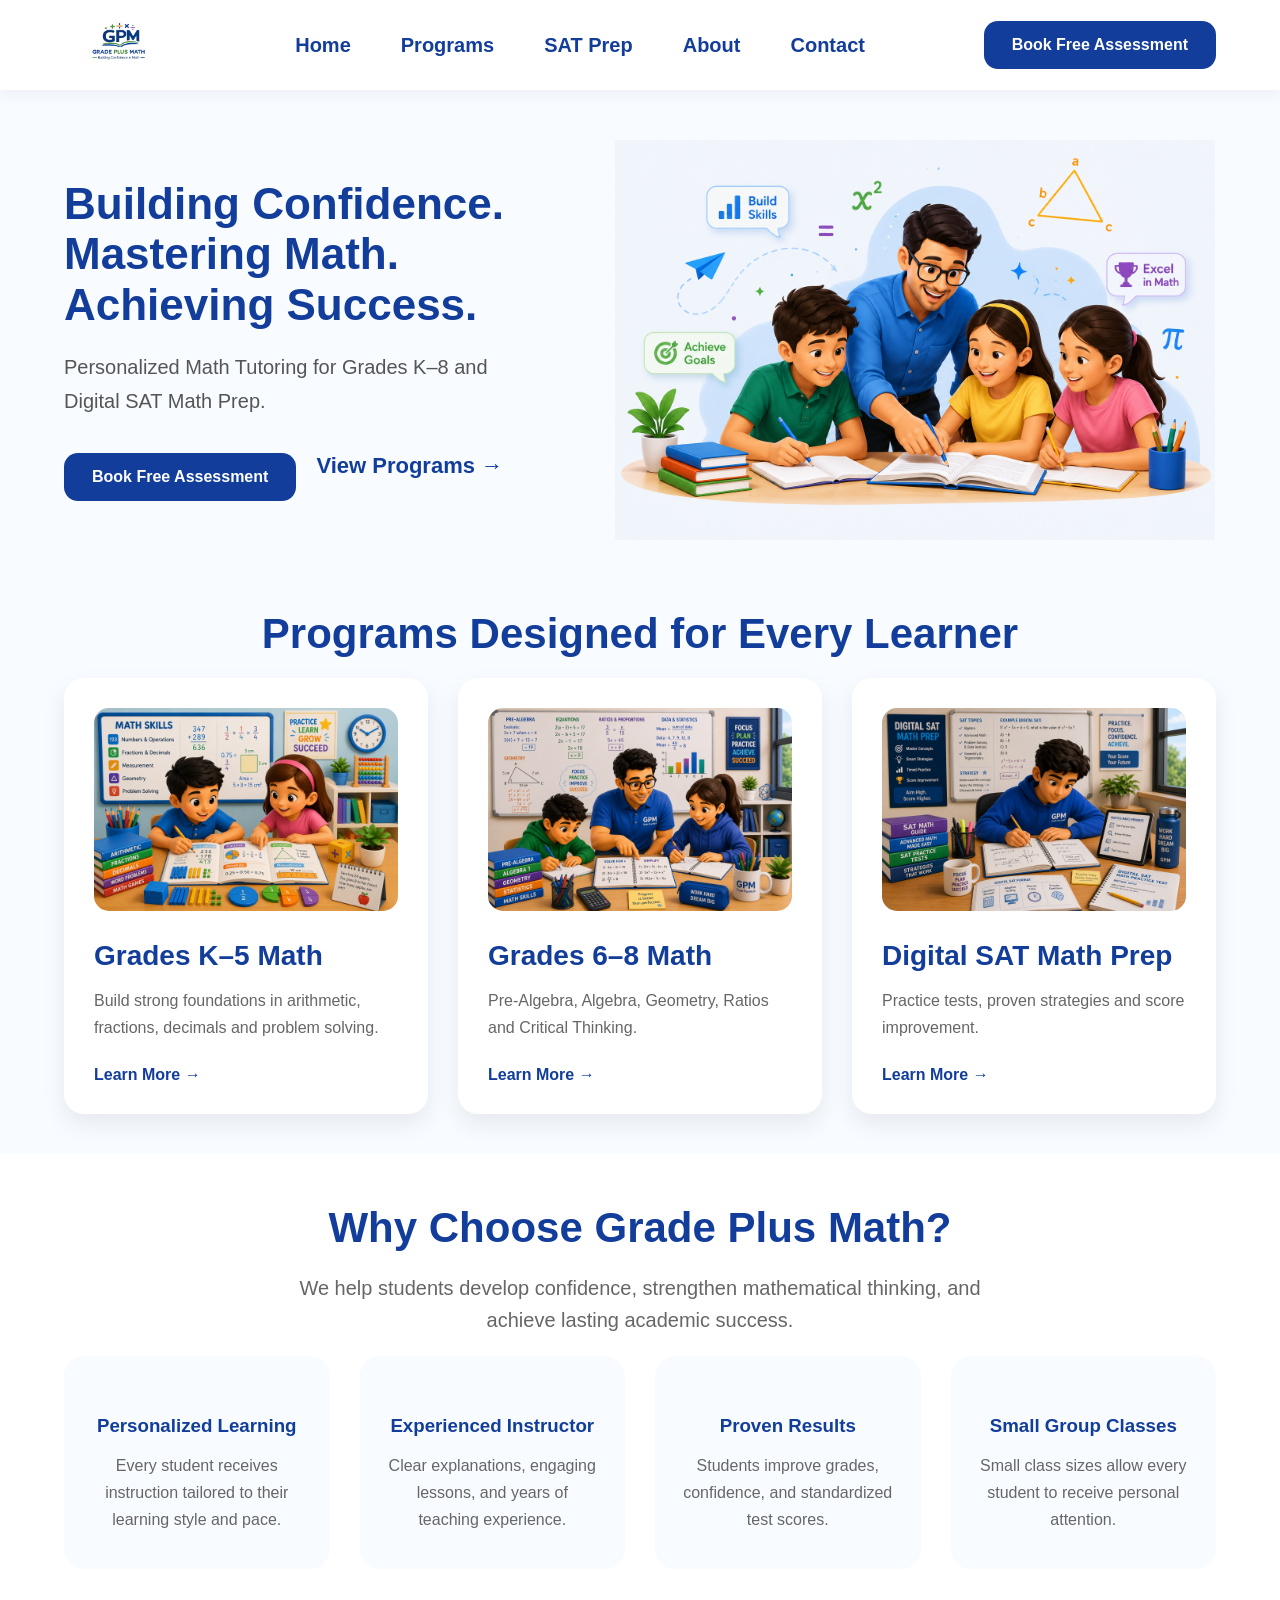
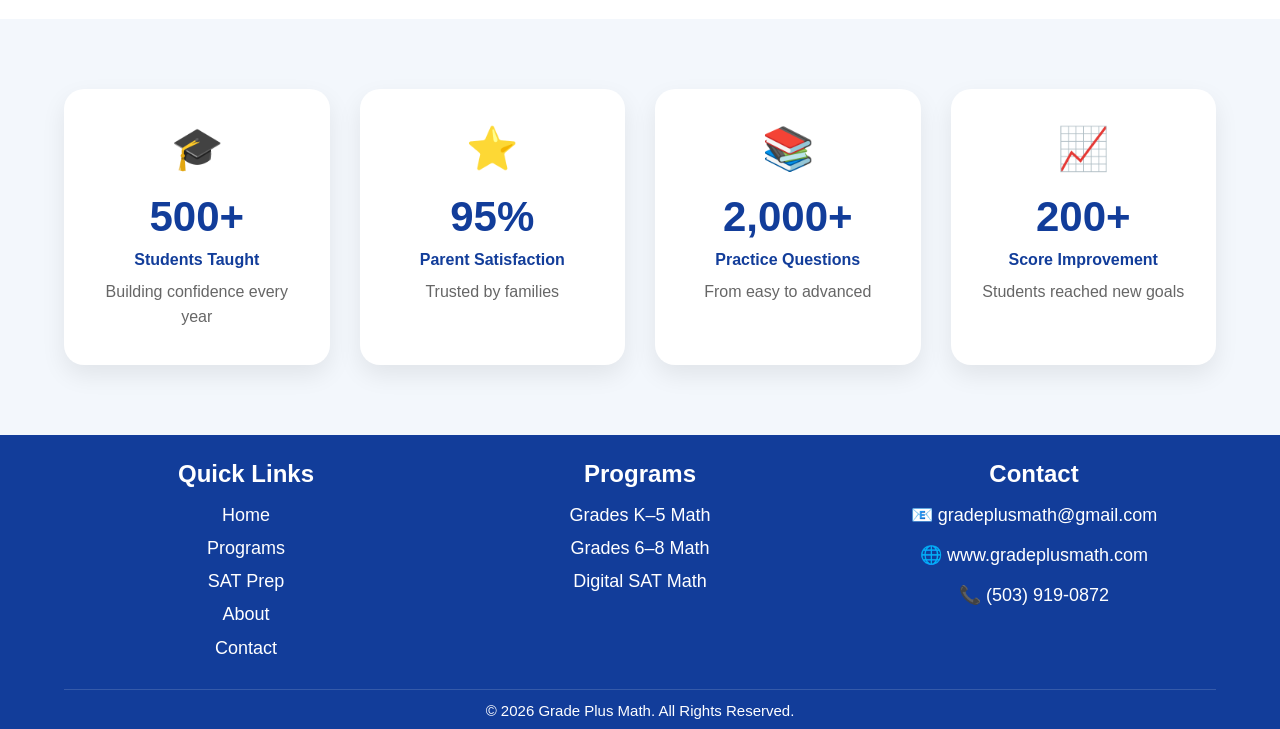
==== index.html @ 44e3e4f4 "Initial Grade Plus Math website" ====
<!DOCTYPE html>
<html lang="en">

<head>

    <meta charset="UTF-8">
    <meta name="viewport" content="width=device-width, initial-scale=1.0">

    <title>Grade Plus Math</title>

    <link rel="stylesheet" href="css/style.css">

</head>

<body>

    <!-- ===== HEADER START ===== -->
   <header>

    <div class="container">

        <div class="logo">
            <img src="images/logo.png" alt="Grade Plus Math Logo">
        </div>

        <nav>

    <ul class="nav-links">

        <li><a href="index.html">Home</a></li>

        <li><a href="programs.html">Programs</a></li>

        <li><a href="sat-prep.html">SAT Prep</a></li>

        <li><a href="about.html">About</a></li>

        <li><a href="contact.html">Contact</a></li>

    </ul>

</nav>

        <a href="contact.html#assessment-form" class="btn">
            Book Free Assessment
        </a>
    </div>   <!-- ← THIS WAS MISSING -->

</header>
    <!-- ===== HEADER END ===== -->


    <!-- ===== HERO SECTION START ===== -->
   <section class="hero">

    <div class="container hero-container">

        <div class="hero-text">

            <h1>
                Building Confidence.<br>
                Mastering Math.<br>
                Achieving Success.
            </h1>
            <p>
                Personalized Math Tutoring for Grades K–8 and Digital SAT Math Prep.
            </p>

            <div class="hero-buttons">

                <a href="contact.html#assessment-form" class="btn">
                    Book Free Assessment
                </a>

                <a href="programs.html" class="hero-link">
                    View Programs →
                </a>
            </div>

        </div>

        <div class="hero-image">

            <img src="images/hero-group.png" alt="Teacher">

        </div>

    </div>

</section>
    <!-- ===== HERO SECTION END ===== -->
<!-- =========================
     PROGRAMS
========================= -->

<section class="programs">

    <div class="container">

        <h2 class="section-title">
            Programs Designed for Every Learner
        </h2>

        <div class="program-grid">

            <!-- Card 1 -->

            <div class="program-card">

                <img src="images/k5.png" alt="K-5">

                <h3>Grades K–5 Math</h3>

                <p>
                    Build strong foundations in arithmetic,
                    fractions, decimals and problem solving.
                </p>

                <a href="#">Learn More →</a>

            </div>

            <!-- Card 2 -->

            <div class="program-card">

                <img src="images/middle-school.png" alt="Middle School">

                <h3>Grades 6–8 Math</h3>

                <p>
                    Pre-Algebra, Algebra,
                    Geometry, Ratios and
                    Critical Thinking.
                </p>

                <a href="#">Learn More →</a>

            </div>

            <!-- Card 3 -->

            <div class="program-card">

                <img src="images/sat.png" alt="SAT">

                <h3>Digital SAT Math Prep</h3>

                <p>
                    Practice tests,
                    proven strategies and
                    score improvement.
                </p>

                <a href="#">Learn More →</a>

            </div>

        </div>

    </div>

</section>

<section class="why-us">

    <div class="container">

        <h2 class="section-title">
            Why Choose Grade Plus Math?
        </h2>

        <p class="section-subtitle">
            We help students develop confidence, strengthen mathematical thinking,
            and achieve lasting academic success.
        </p>

        <div class="why-grid">

            <div class="why-card">
                <img src="images/personalized.png" alt="">
                <h3>Personalized Learning</h3>
                <p>
                    Every student receives instruction tailored to their learning style and pace.
                </p>
            </div>

            <div class="why-card">
                <img src="images/expert.png" alt="">
                <h3>Experienced Instructor</h3>
                <p>
                    Clear explanations, engaging lessons, and years of teaching experience.
                </p>
            </div>

            <div class="why-card">
                <img src="images/results.png" alt="">
                <h3>Proven Results</h3>
                <p>
                    Students improve grades, confidence, and standardized test scores.
                </p>
            </div>

            <div class="why-card">
                <img src="images/small-class.png" alt="">
                <h3>Small Group Classes</h3>
                <p>
                    Small class sizes allow every student to receive personal attention.
                </p>
            </div>

        </div>

    </div>

</section>

    <!-- 👇👇 ADD THE STATS SECTION HERE 👇👇 -->

    <section class="stats">

        <div class="container stats-grid">

            <div class="stat-card">
                <div class="icon green">🎓</div>
                <h2>500+</h2>
                <h4>Students Taught</h4>
                <p>Building confidence every year</p>
            </div>

            <div class="stat-card">
                <div class="icon orange">⭐</div>
                <h2>95%</h2>
                <h4>Parent Satisfaction</h4>
                <p>Trusted by families</p>
            </div>

            <div class="stat-card">
                <div class="icon blue">📚</div>
                <h2>2,000+</h2>
                <h4>Practice Questions</h4>
                <p>From easy to advanced</p>
            </div>

            <div class="stat-card">
                <div class="icon green">📈</div>
                <h2>200+</h2>
                <h4>Score Improvement</h4>
                <p>Students reached new goals</p>
            </div>

        </div>

    </section>

    <!-- 👆 STATS END -->

<footer class="footer">

    <div class="container">

        <div class="footer-grid">

            <!-- Quick Links -->
            <div class="footer-column">

                <h3>Quick Links</h3>

                <a href="index.html">Home</a>
                <a href="programs.html">Programs</a>
                <a href="sat-prep.html">SAT Prep</a>
                <a href="about.html">About</a>
                <a href="contact.html">Contact</a>

            </div>

            <!-- Programs -->
            <div class="footer-column">

                <h3>Programs</h3>

                <a href="programs.html#k5">Grades K–5 Math</a>
                <a href="programs.html#middle">Grades 6–8 Math</a>
                <a href="sat-prep.html">Digital SAT Math</a>

            </div>

            <!-- Contact -->
            <div class="footer-column">

                <h3>Contact</h3>

                <p>📧 gradeplusmath@gmail.com</p>
                <p>🌐 www.gradeplusmath.com</p>
                <p>📞 (503) 919-0872</p>

            </div>

        </div>

        <div class="footer-bottom">
            © 2026 Grade Plus Math. All Rights Reserved.
        </div>

    </div>

</footer>

</body>

</html>
---- css/style.css ----
/* Reset */

*{
    margin:0;
    padding:0;
    box-sizing:border-box;
}

body{

    font-family:'Poppins',sans-serif;
    background:#F8FBFF;

}

/* Container */

.container{

    width:90%;
    max-width:1300px;
    margin:auto;

}

/* Header */

header{

    background:white;
    height:90px;
    display:flex;
    align-items:center;
    box-shadow:0 5px 15px rgba(0,0,0,.05);
    position:sticky;
    top:0;
    z-index:1000;

}

/* Flex */

header .container{

    display:flex;
    justify-content:space-between;
    align-items:center;

}

/* Logo */

.logo{

    display:flex;

    align-items:center;

    gap:18px;

}

.logo img{
    height:75px;
    width:auto;
}

.logo h2{

    color:#123D9A;
    font-size:30px;

}

.logo span{

    color:#2EAD3A;

}

.logo p{

    color:#2EAD3A;
    font-size:14px;

}

/* Menu */

nav ul{

    display:flex;
    list-style:none;
    gap:50px;
    align-items:center;

}

nav a{
    color:#123D9A;
    text-decoration:none;
    font-size:20px;
    font-weight:600;
}

nav a:hover{

    color:#2EAD3A;

}

/* Button */

.btn{
    background:#123D9A;
    color:white;
    text-decoration:none;
    padding:15px 28px;
    border-radius:14px;
    font-weight:600;
    transition:.3s;
}

.btn:hover{
    background:#2EAD3A;
}

.btn-outline{
    display:inline-flex;
    align-items:center;
    gap:8px;
    color:#123D9A;
    text-decoration:none;
    font-size:20px;
    font-weight:700;
    transition:all .3s ease;
}

.btn-outline::after{
    content:"→";
    transition:transform .3s ease;
}

.btn-outline:hover{
    color:#2EAD3A;
}

.btn-outline:hover::after{
    transform:translateX(6px);
}
/* =========================
   HERO
========================= */

.hero{

    background:#F8FBFF;    
    padding:50px 0 30px;
}

.hero-container{

    display:flex;
    align-items:center;
    justify-content:space-between;
    gap:50px;

}

.hero-text{
    flex:0 0 42%;
}

.hero-image{
    flex:0 0 55%;
}

.hero-image img{

    width:100%;
    max-width:600px;
    height:auto;
    display:block;
    margin:0 auto;

}

.hero h1{
    font-size:44px;
    line-height:1.15;
    font-weight:700;
    color:#123D9A;
    margin-bottom:20px;
}

.hero p{
    font-size:20px;
    line-height:1.7;
    color:#555;
    max-width:480px;
    margin-bottom:35px;
}

.hero-link,
.hero-link:visited{

    color:#123D9A;
    text-decoration:none;
    font-size:22px;
    font-weight:700;

}

.hero-link:hover{

    color:#2EAD3A;

}

.hero-buttons{

    display:flex;
    gap:20px;

}

.btn,
.btn-outline{
    transition:all .3s ease;
}

.btn:hover{
    transform:translateY(-3px);
    box-shadow:0 10px 25px rgba(18,61,154,.25);
}

.btn-outline:hover{
    transform:translateY(-3px);
}

/* =========================
   PROGRAMS
========================= */

.programs{   
    
    padding:40px 0;
}

.section-title{

    text-align:center;

    font-size:42px;

    color:#123D9A;

    margin-bottom:20px;

}

.section-subtitle{

    text-align:center;
    max-width:750px;
    margin:0 auto 20px;
    font-size:20px;
    color:#666;
    line-height:1.6;

}

.program-grid{

    display:grid;

    grid-template-columns:repeat(3,1fr);

    gap:30px;

}

.program-card{

    background:white;

    border-radius:20px;

    padding:30px;

    box-shadow:0 10px 25px rgba(0,0,0,.08);

    transition:.3s;

}

.program-card:hover{

    transform:translateY(-10px);

}

.program-card img{

    width:100%;

    border-radius:15px;

}

.program-card h3{

    margin:25px 0 15px;

    color:#123D9A;

    font-size:28px;

}

.program-card p{

    color:#666;

    line-height:1.7;

}

.program-card a{

    display:inline-block;

    margin-top:25px;

    text-decoration:none;

    color:#123D9A;

    font-weight:bold;

}

/*==========================
WHY US
==========================*/

.why-us{

    padding:50px 0;
    background:white;

}

.why-grid{

    display:grid;
    grid-template-columns:repeat(4,1fr);
    gap:30px;

}

.why-card{

    text-align:center;
    padding:35px 25px;
    border-radius:20px;
    transition:.3s;
    background:#F8FBFF;

}

.why-card:hover{

    transform:translateY(-10px);
    box-shadow:0 15px 30px rgba(0,0,0,.08);

}

.why-card img{

    width:90px;
    margin-bottom:20px;

}

.why-card h3{

    color:#123D9A;
    margin-bottom:15px;

}

.why-card p{

    color:#666;
    line-height:1.7;

}

/*==========================
STATS
==========================*/

.stats{
    background:#F3F7FC;
    padding:70px 0;
}

.stats-grid{
    display:grid;
    grid-template-columns:repeat(4,1fr);
    gap:30px;
}

.stat-card{
    background:white;
    border-radius:20px;
    padding:35px 25px;
    text-align:center;
    box-shadow:0 10px 25px rgba(0,0,0,.08);
    transition:.3s;
}

.stat-card:hover{
    transform:translateY(-8px);
}

.icon{
    font-size:42px;
    margin-bottom:20px;
}

.stat-card h2{
    color:#123D9A;
    font-size:42px;
    margin-bottom:10px;
}

.stat-card h4{
    color:#123D9A;
    margin-bottom:10px;
}

.stat-card p{
    color:#666;
    line-height:1.6;
}

/*==========================
FOOTER
==========================*/

.footer{
    background:#123D9A;
    color:#fff;
    padding:25px 0 10px;
}

.footer-grid{
    display:grid;
    grid-template-columns:repeat(3,1fr);
    gap:30px;
    align-items:start;
}

.footer-column{
    text-align:center;
}

.footer-column h3{
    font-size:24px;
    margin-bottom:15px;
    color:#fff;
}

.footer-column a,
.footer-column p{
    display:block;
    color:#fff;
    text-decoration:none;
    margin-bottom:8px;
    font-size:18px;
    line-height:1.4;
}

.footer-column a:hover{
    color:#2EAD3A;    
}
.footer-column p{

    display:flex;
    justify-content:center;
    align-items:center;
    gap:10px;
    margin-bottom:15px;
    font-size:18px;

}

.footer-column p a{

    color:#fff;
    text-decoration:none;
    transition:.3s;

}

.footer-column p a:hover{

    color:#2EAD3A;
    text-decoration:underline;

}

.footer-bottom{
    border-top:1px solid rgba(255,255,255,.15);
    margin-top:20px;
    padding-top:12px;
    text-align:center;
    font-size:15px;
}
.footer{
    position: relative;
    z-index: 10;
}

/*==========================
PROGRAMS PAGE
==========================*/

.page-hero{

    background:#F3F8FF;
    text-align:center;
    padding:50px 0 30px;

}

.page-hero h1{

    font-size:48px;
    color:#123D9A;
    font-weight:700;
    margin-bottom:15px;

}

.page-hero p{

    max-width:700px;
    margin:0 auto;
    line-height:1.6;
    color:#555;
    font-size:20px;

}

.program-details{

    padding:30px 0 10px;

}

.program-row{

    display:flex;
    align-items:center;
    gap:60px;

}

.program-image{

    flex:1;

}

.program-image img{

    width:100%;
    max-width:500px;
    border-radius:20px;

}

.program-content{

    flex:1;

}

.program-content h2{

    color:#123D9A;
    font-size:40px;
    margin-bottom:20px;

}

.program-content p{

    color:#666;
    line-height:1.8;
    margin-bottom:25px;

}

.program-content ul{

    list-style:none;
    margin-bottom:35px;

}

.program-content li{

    margin-bottom:15px;
    font-size:18px;

}

/*==========================
CALL TO ACTION
==========================*/

.cta{
    background:#123D9A;
    color:#fff;
    text-align:center;
    padding:45px 20px;
    border-bottom-left-radius:25px;
    border-bottom-right-radius:25px;
}

.cta h2{

    font-size:44px;
    margin-bottom:15px;

}

.cta p{

    font-size:20px;
    max-width:700px;
    margin:0 auto 25px;
    line-height:1.7;

}

.cta .btn{

    background:#2EAD3A;
    color:#fff;
    padding:16px 36px;
    font-size:18px;    
    text-decoration:none;
    transition:0.3s;   
    border-radius:12px;
    font-weight:600;

}

.cta .btn:hover{

    background:#269631;

}

/*========================================
  SAT COURSE SECTION
========================================*/

.sat-course{
     padding: 20px 0 0;
    background: #F8FBFF;
}

.course-grid{
    display: grid;
    grid-template-columns: repeat(auto-fit, minmax(250px, 1fr));
    gap: 30px;
    margin-top: 25px;
}

.course-card{
    background: #ffffff;
    padding: 30px;
    border-radius: 15px;
    box-shadow: 0 10px 25px rgba(0,0,0,0.08);
    transition: 0.3s ease;
}

.course-card:hover{
    transform: translateY(-8px);
    box-shadow: 0 15px 35px rgba(0,0,0,0.12);
}

.course-card h3{
    color: #123D9A;
    margin-bottom: 20px;
    font-size: 22px;
}

.course-card ul{
    list-style: none;
    padding: 0;
    margin: 0;
}

.course-card li{
    margin-bottom: 12px;
    color: #555;
    line-height: 1.6;
}

.price{
    color: #2EAD3A;
    font-size: 28px;
    font-weight: 700;
}

.course-card .btn{
    margin-top: 20px;
    display: inline-block;
}

/*========================================
  MOBILE RESPONSIVE
========================================*/

@media (max-width:768px){

    .course-grid{
        grid-template-columns: 1fr;
    }

    .course-card{
        padding: 25px;
    }

}

/*========================================
  ABOUT PAGE
========================================*/

.about-mission{

    background:#ffffff;
    padding:70px 0;
    text-align:center;

}

.about-mission h2{

    color:#123D9A;
    font-size:42px;
    margin-bottom:20px;

}

.about-mission p{

    max-width:800px;
    margin:0 auto;
    font-size:20px;
    color:#555;
    line-height:1.8;

}

/* Meet the Instructor */

.about-image img{

    width:100%;
    max-width:450px;
    border-radius:20px;
    box-shadow:0 10px 25px rgba(0,0,0,.1);

}

/* Values Section */

.values-grid{

    display:grid;
    grid-template-columns:repeat(3,1fr);
    gap:30px;
    margin-top:40px;

}

.value-card{

    background:#ffffff;
    padding:30px;
    border-radius:20px;
    box-shadow:0 10px 25px rgba(0,0,0,.08);
    transition:.3s;

}

.value-card:hover{

    transform:translateY(-8px);

}

.value-card h3{

    color:#123D9A;
    margin-bottom:15px;
    font-size:24px;

}

.value-card p{

    color:#666;
    line-height:1.7;

}

/* Mobile */

@media (max-width:768px){

    .values-grid{

        grid-template-columns:1fr;

    }

}

.designation{

    color:#2EAD3A;
    font-size:20px;
    font-weight:600;
    margin-bottom:25px;

}

/*========================================
  CONTACT PAGE
========================================*/

.contact-section{

    padding:70px 0;

}

.contact-grid{

    display:grid;
    grid-template-columns:1fr 1fr;
    gap:60px;
    align-items:start;

}

.contact-info h2,
.contact-form h2{

    color:#123D9A;
    margin-bottom:20px;
    font-size:36px;

}

.contact-info p{

    color:#555;
    line-height:1.8;
    margin-bottom:30px;

}

.contact-item{

    background:#fff;
    padding:20px;
    margin-bottom:20px;
    border-radius:15px;
    box-shadow:0 8px 20px rgba(0,0,0,.06);
    line-height:1.8;

}

.contact-form{

    background:#fff;
    padding:35px;
    border-radius:20px;
    box-shadow:0 10px 30px rgba(0,0,0,.08);

}

.contact-form input,
.contact-form textarea{

    width:100%;
    padding:15px;
    margin-bottom:18px;
    border:1px solid #ddd;
    border-radius:10px;
    font-size:16px;

}

.contact-form textarea{

    resize:vertical;

}

.contact-form button{

    border:none;
    cursor:pointer;

}

.map-section{

    padding:0 0 70px;

}

@media(max-width:768px){

    .contact-grid{

        grid-template-columns:1fr;

    }

}
.contact-item a{

    color:#123D9A;
    text-decoration:none;
    font-weight:600;
    transition:0.3s;

}

.contact-item a:hover{

    color:#2EAD3A;
    text-decoration:underline;

}

/* Contact Form Subtitle */
.form-subtitle{

    color:#555;
    line-height:1.6;
    margin-bottom:25px;

}

/* Program Dropdown */
.contact-form select{

    width:100%;
    padding:15px;
    margin-bottom:18px;
    border:1px solid #ddd;
    border-radius:10px;
    font-size:16px;
    font-family:inherit;
    background:#fff;
    box-sizing:border-box;
    height:55px;

}

/* Input Focus Effect */
.contact-form input:focus,
.contact-form select:focus,
.contact-form textarea:focus{

    outline:none;
    border-color:#123D9A;
    box-shadow:0 0 0 3px rgba(18,61,154,.15);

}

/* Full-width Button */
.contact-form .btn{

    width:100%;
    margin-top:10px;

}
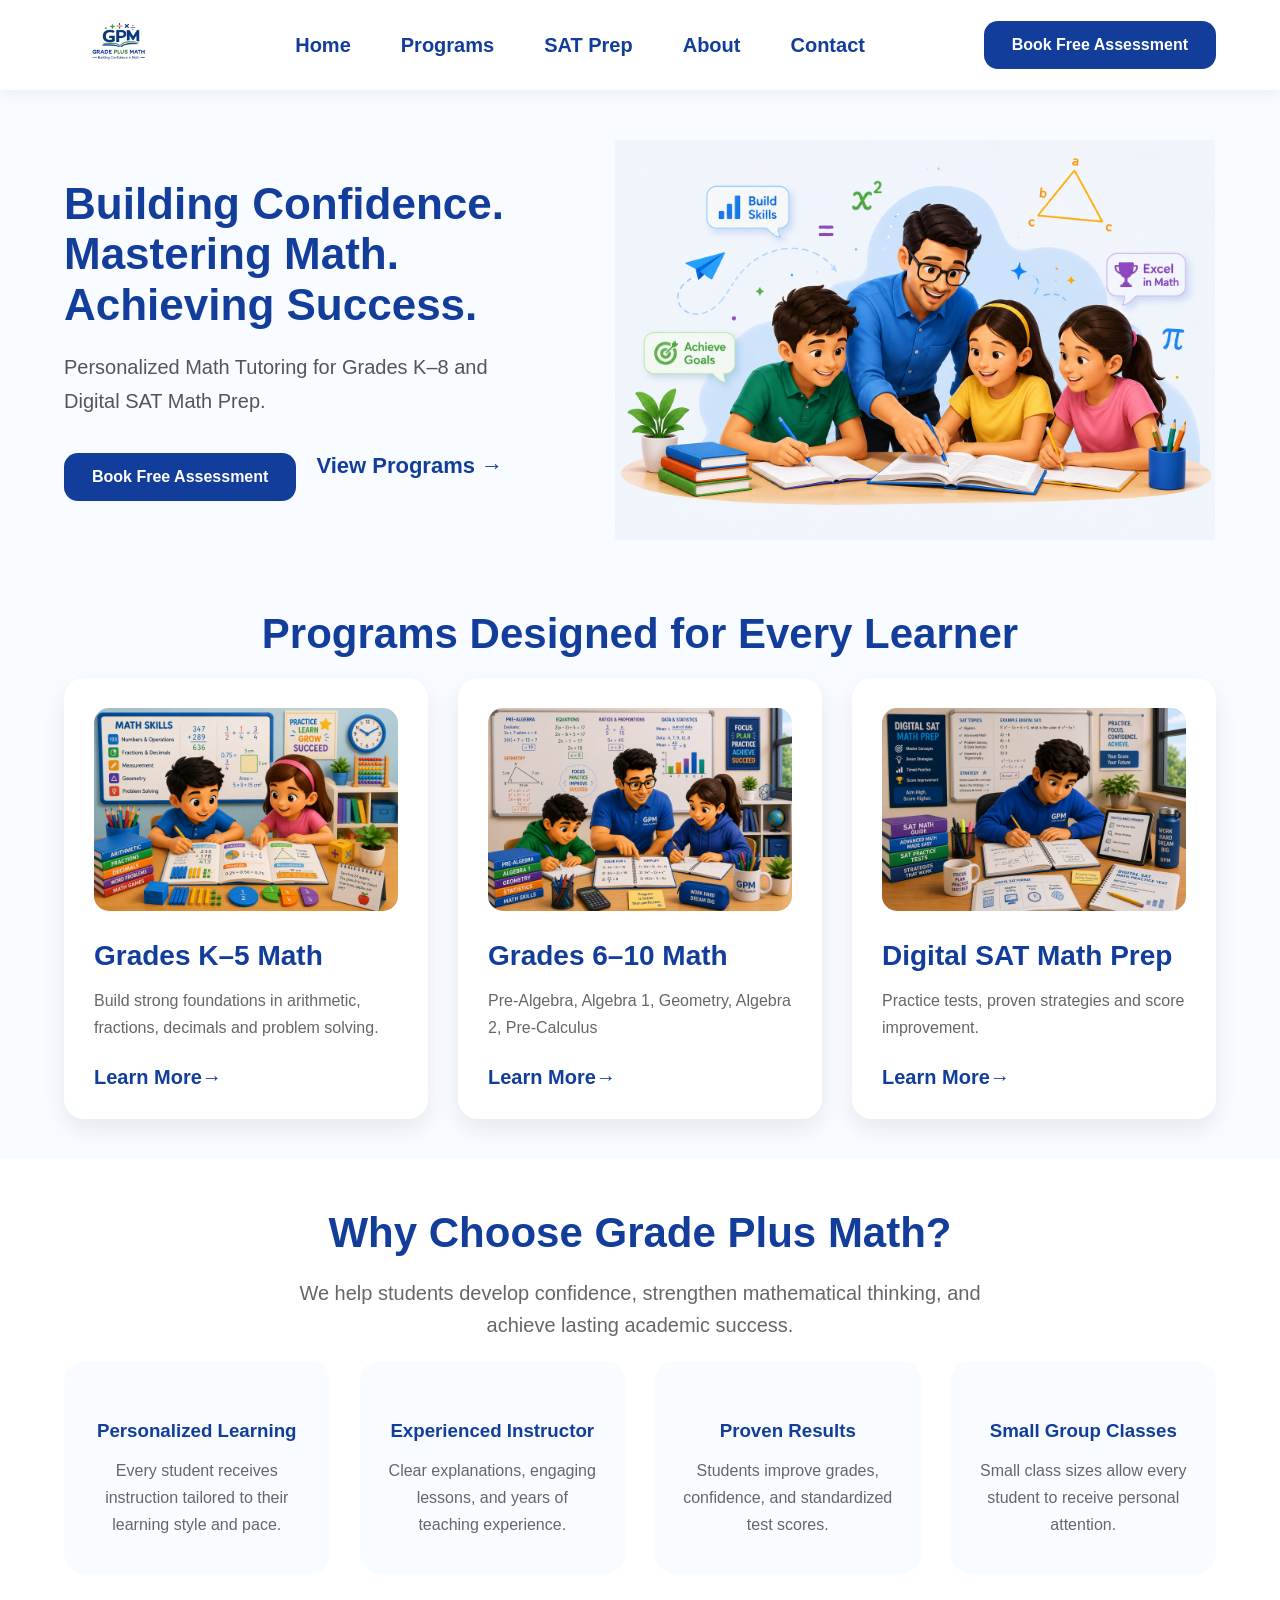
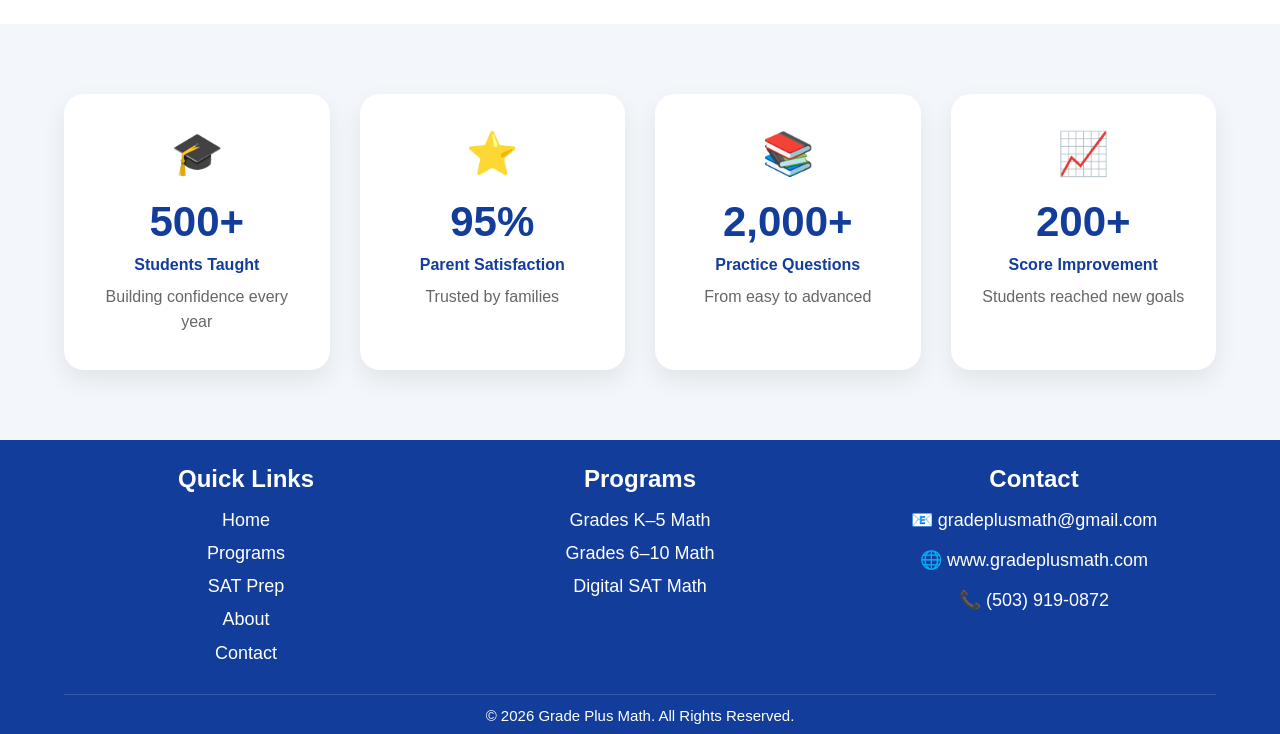
==== commit e9078c07: "Updated website" ====
--- a/index.html
+++ b/index.html
@@ -116,8 +116,7 @@
                     fractions, decimals and problem solving.
                 </p>
 
-                <a href="#">Learn More →</a>
-
+                <a href="programs.html#grades-6-10" class="btn-outline">Learn More</a>
             </div>
 
             <!-- Card 2 -->
@@ -126,15 +125,14 @@
 
                 <img src="images/middle-school.png" alt="Middle School">
 
-                <h3>Grades 6–8 Math</h3>
-
-                <p>
-                    Pre-Algebra, Algebra,
-                    Geometry, Ratios and
-                    Critical Thinking.
-                </p>
-
-                <a href="#">Learn More →</a>
+                <h3>Grades 6–10 Math</h3>
+
+                <p>
+                    Pre-Algebra, Algebra 1,
+                    Geometry, Algebra 2, Pre-Calculus
+                </p>
+
+                <a href="programs.html#grades-6-10" class="btn-outline">Learn More</a>
 
             </div>
 
@@ -152,7 +150,7 @@
                     score improvement.
                 </p>
 
-                <a href="#">Learn More →</a>
+                <a href="sat-prep.html" class="btn-outline">Learn More</a>
 
             </div>
 
@@ -280,7 +278,7 @@
                 <h3>Programs</h3>
 
                 <a href="programs.html#k5">Grades K–5 Math</a>
-                <a href="programs.html#middle">Grades 6–8 Math</a>
+                <a href="programs.html#middle">Grades 6–10 Math</a>
                 <a href="sat-prep.html">Digital SAT Math</a>
 
             </div>
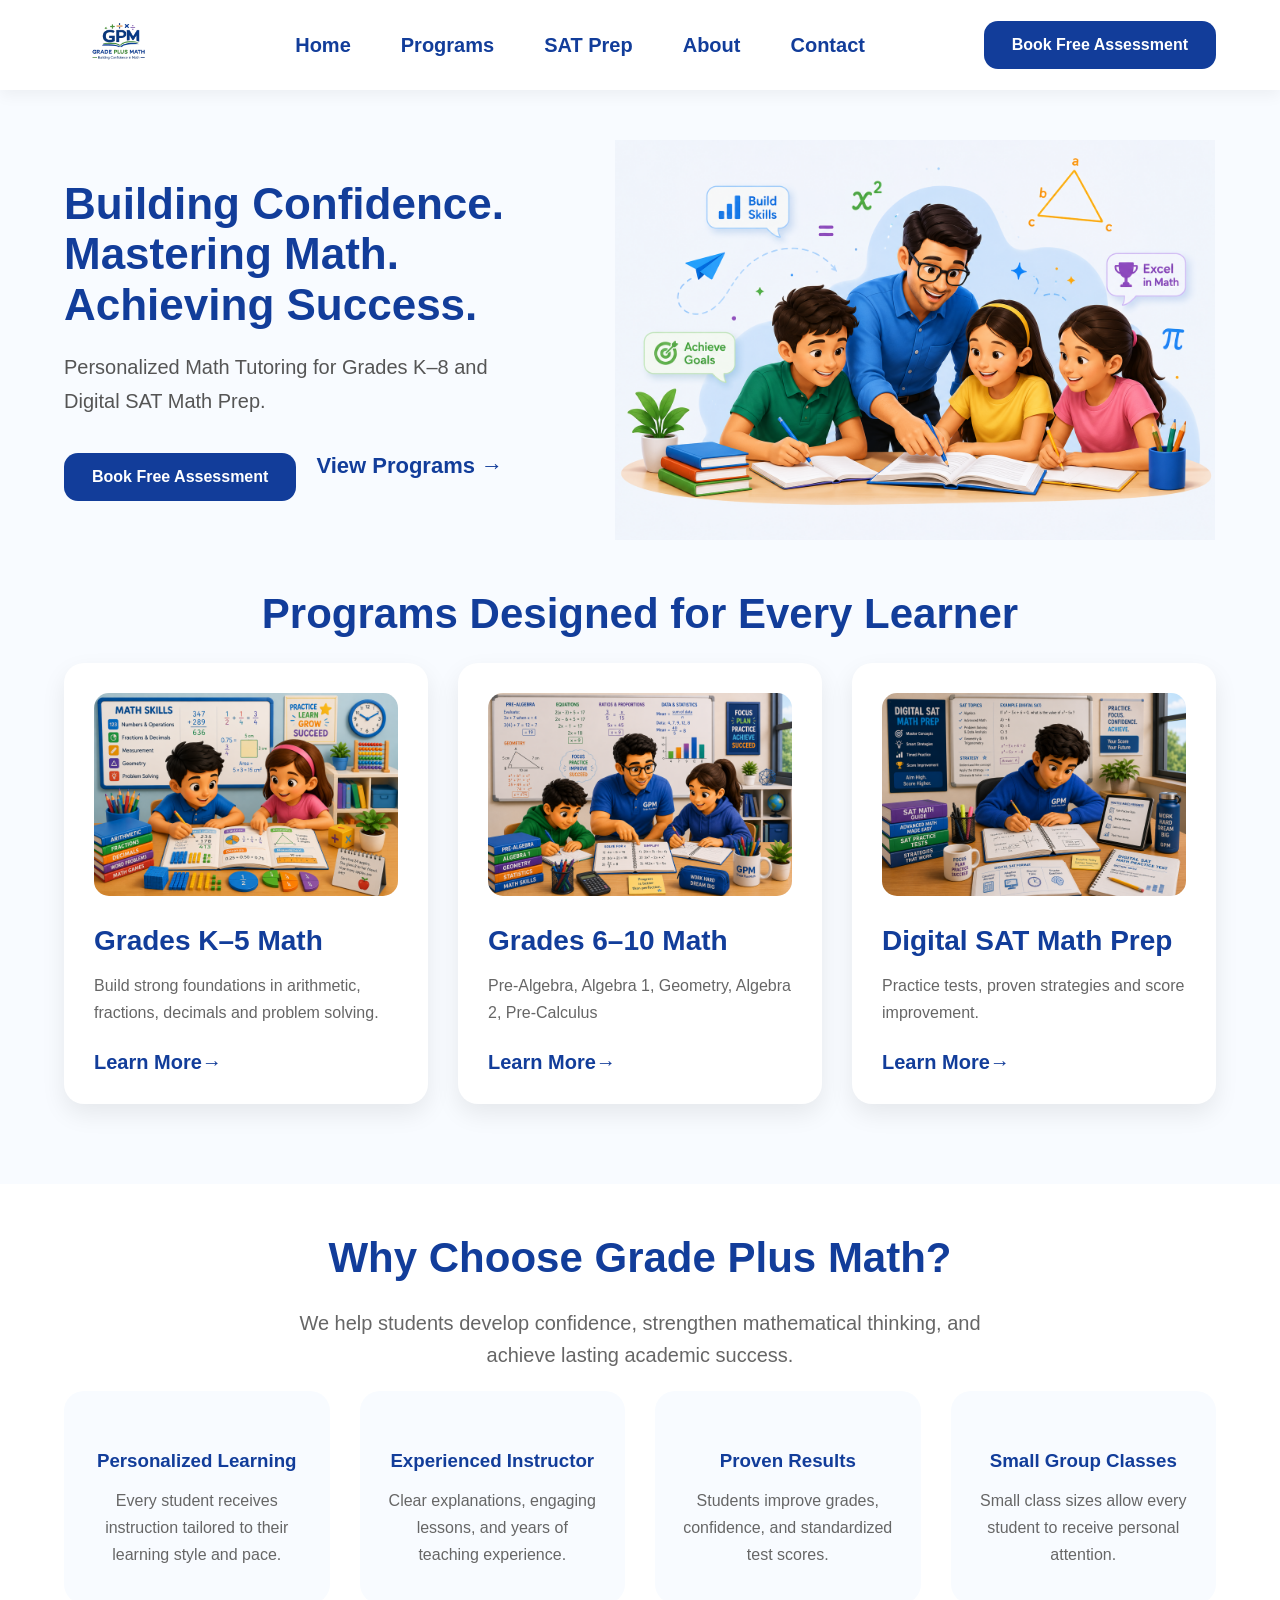
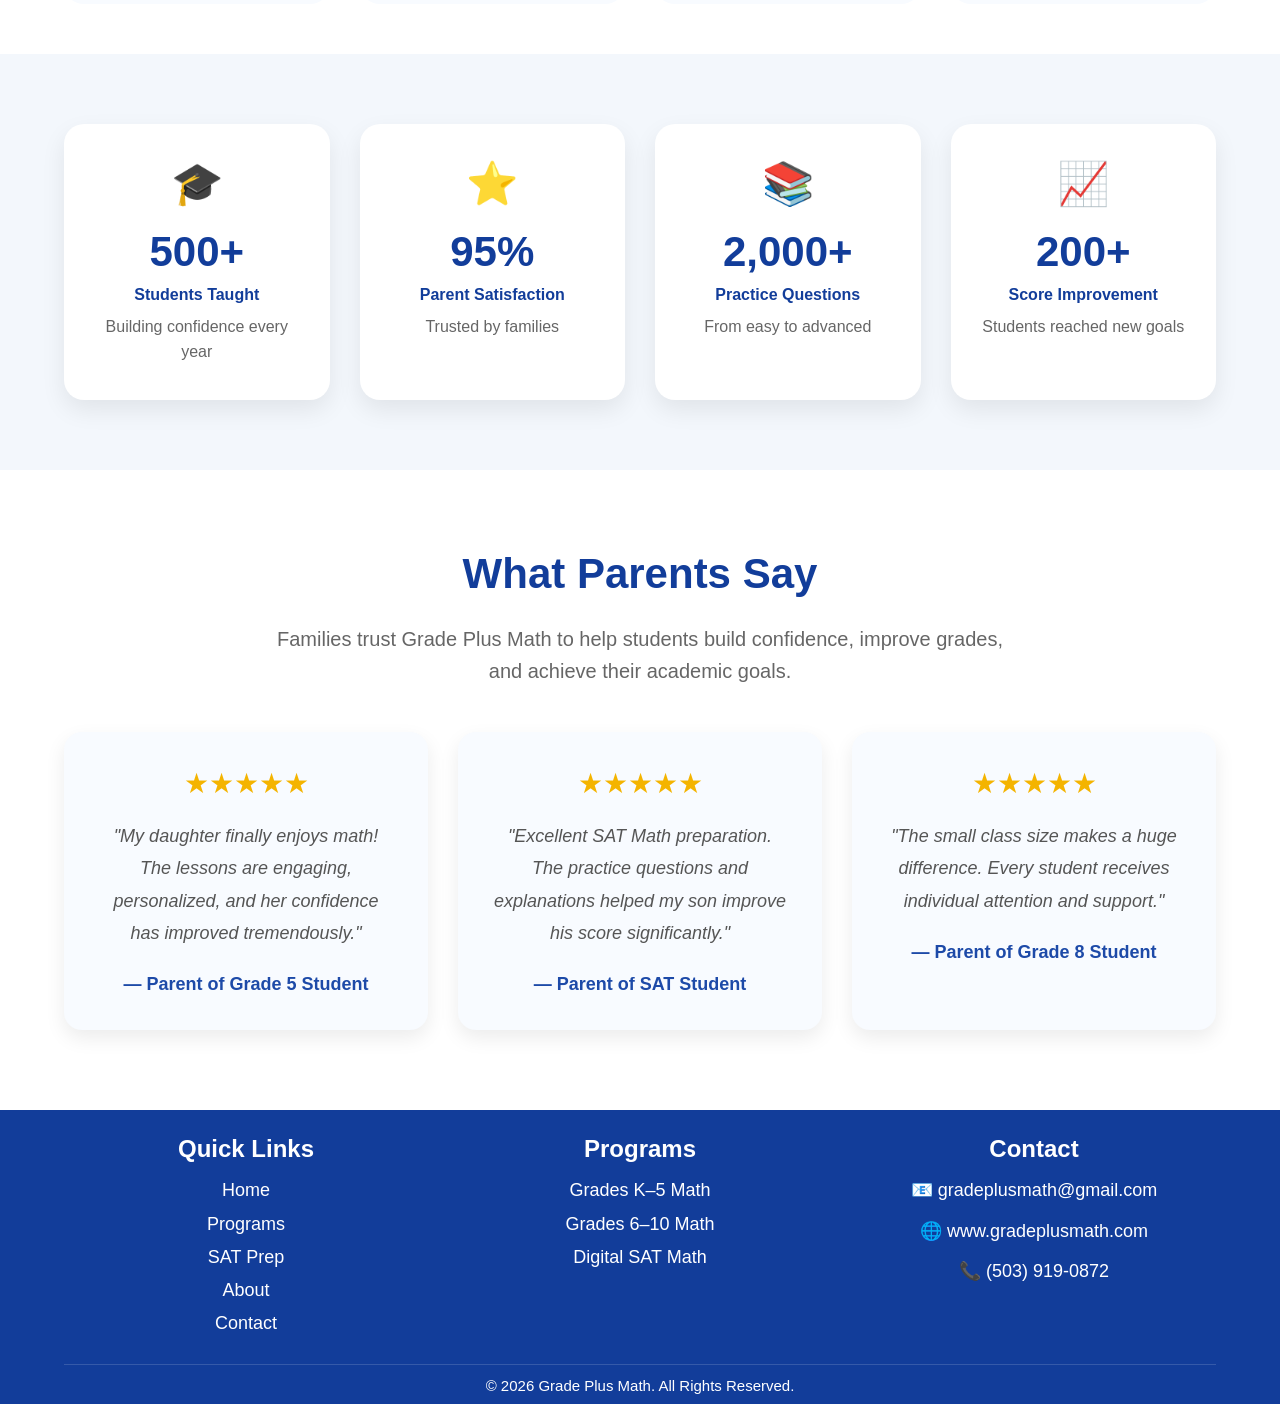
==== commit 5aed0547: "Updated homepage, about page, testimonials, and SAT section" ====
--- a/index.html
+++ b/index.html
@@ -251,6 +251,70 @@
 
     </section>
 
+    <!-- ==========================
+     TESTIMONIALS
+========================== -->
+
+<section class="testimonials">
+
+    <div class="container">
+
+        <h2 class="section-title">
+            What Parents Say
+        </h2>
+
+        <p class="section-subtitle">
+            Families trust Grade Plus Math to help students build confidence,
+            improve grades, and achieve their academic goals.
+        </p>
+
+        <div class="testimonial-grid">
+
+            <div class="testimonial-card">
+
+                <div class="stars">★★★★★</div>
+
+                <p>
+                    "My daughter finally enjoys math! The lessons are engaging,
+                    personalized, and her confidence has improved tremendously."
+                </p>
+
+                <h4>— Parent of Grade 5 Student</h4>
+
+            </div>
+
+            <div class="testimonial-card">
+
+                <div class="stars">★★★★★</div>
+
+                <p>
+                    "Excellent SAT Math preparation. The practice questions and
+                    explanations helped my son improve his score significantly."
+                </p>
+
+                <h4>— Parent of SAT Student</h4>
+
+            </div>
+
+            <div class="testimonial-card">
+
+                <div class="stars">★★★★★</div>
+
+                <p>
+                    "The small class size makes a huge difference. Every student
+                    receives individual attention and support."
+                </p>
+
+                <h4>— Parent of Grade 8 Student</h4>
+
+            </div>
+
+        </div>
+
+    </div>
+
+</section>
+
     <!-- 👆 STATS END -->
 
 <footer class="footer">
--- a/css/style.css
+++ b/css/style.css
@@ -242,20 +242,17 @@
    PROGRAMS
 ========================= */
 
-.programs{   
-    
-    padding:40px 0;
+.programs{
+    padding: 20px 0 80px;
 }
 
 .section-title{
 
     text-align:center;
-
     font-size:42px;
-
-    color:#123D9A;
-
-    margin-bottom:20px;
+    color:#123D9A;
+     margin-top: 0;
+    margin-bottom: 25px;
 
 }
 
@@ -532,7 +529,7 @@
 
     background:#F3F8FF;
     text-align:center;
-    padding:50px 0 30px;
+    padding:50px 0 20px;
 
 }
 
@@ -556,31 +553,25 @@
 }
 
 .program-details{
-
-    padding:30px 0 10px;
-
+     padding: 20px 0 0;
 }
 
 .program-row{
-
-    display:flex;
-    align-items:center;
-    gap:60px;
-
+    display: flex;
+    align-items: flex-start;
+    gap: 70px;
+    margin-top: -40px;   /* moves section upward */
 }
 
 .program-image{
-
-    flex:1;
-
+    flex:1.2;
 }
 
 .program-image img{
-
     width:100%;
-    max-width:500px;
+    max-width:700px;
     border-radius:20px;
-
+    display:block;
 }
 
 .program-content{
@@ -741,108 +732,80 @@
 
 }
 
-/*========================================
-  ABOUT PAGE
-========================================*/
-
-.about-mission{
-
-    background:#ffffff;
+/* ==========================
+   ABOUT PAGE
+========================== */
+
+.program-row{
+    display:flex;
+    align-items:center;
+    gap:60px;
     padding:70px 0;
-    text-align:center;
-
-}
-
-.about-mission h2{
-
-    color:#123D9A;
-    font-size:42px;
+}
+
+.program-image{
+    flex:1;
+}
+
+.program-image img{
+    width:100%;
+    max-width:520px;
+    border-radius:20px;
+    display:block;
+    margin:auto;
+}
+
+.about-content{
+    flex:1;
+}
+
+.about-content h2{
+    font-size:46px;
+    color:#173f9d;
+    margin-bottom:15px;
+}
+
+.about-content h3{
+    font-size:28px;
+    color:#333;
+    margin-bottom:25px;
+}
+
+.about-content p{
+    font-size:19px;
+    line-height:1.8;
+    color:#555;
     margin-bottom:20px;
-
-}
-
-.about-mission p{
-
-    max-width:800px;
-    margin:0 auto;
-    font-size:20px;
-    color:#555;
-    line-height:1.8;
-
-}
-
-/* Meet the Instructor */
-
-.about-image img{
-
-    width:100%;
-    max-width:450px;
-    border-radius:20px;
-    box-shadow:0 10px 25px rgba(0,0,0,.1);
-
-}
-
-/* Values Section */
-
-.values-grid{
-
-    display:grid;
-    grid-template-columns:repeat(3,1fr);
-    gap:30px;
-    margin-top:40px;
-
-}
-
-.value-card{
-
-    background:#ffffff;
-    padding:30px;
-    border-radius:20px;
-    box-shadow:0 10px 25px rgba(0,0,0,.08);
-    transition:.3s;
-
-}
-
-.value-card:hover{
-
-    transform:translateY(-8px);
-
-}
-
-.value-card h3{
-
-    color:#123D9A;
-    margin-bottom:15px;
-    font-size:24px;
-
-}
-
-.value-card p{
-
-    color:#666;
-    line-height:1.7;
-
+}
+
+.about-list{
+    list-style:none;
+    padding:0;
+    margin-top:30px;
+}
+
+.about-list li{
+    font-size:19px;
+    margin-bottom:16px;
+    color:#333;
 }
 
 /* Mobile */
-
-@media (max-width:768px){
-
-    .values-grid{
-
-        grid-template-columns:1fr;
-
+@media(max-width:900px){
+
+    .program-row{
+        flex-direction:column;
+        text-align:center;
     }
 
-}
-
-.designation{
-
-    color:#2EAD3A;
-    font-size:20px;
-    font-weight:600;
-    margin-bottom:25px;
-
+    .program-image img{
+        max-width:400px;
+    }
+
+    .about-list{
+        text-align:left;
+        display:inline-block;
+    }
 }
 
 /*========================================
@@ -999,4 +962,76 @@
     width:100%;
     margin-top:10px;
 
+}
+.sat-demo{
+    text-align:center;
+    margin:30px 0 40px;
+}
+
+.sat-demo-btn{
+    display:inline-block;
+    background:#1f4aa8;
+    color:#fff;
+    text-decoration:none;
+    padding:16px 34px;
+    border-radius:50px;
+    font-size:20px;
+    font-weight:700;
+    transition:0.3s ease;
+    box-shadow:0 8px 20px rgba(31,74,168,.25);
+}
+
+.sat-demo-btn:hover{
+    background:#163a84;
+    transform:translateY(-3px);
+    box-shadow:0 12px 25px rgba(31,74,168,.35);
+}
+
+/* ==========================
+   TESTIMONIALS
+========================== */
+
+.testimonials{
+    padding:80px 0;
+    background:#ffffff;
+}
+
+.testimonial-grid{
+    display:grid;
+    grid-template-columns:repeat(3,1fr);
+    gap:30px;
+    margin-top:45px;
+}
+
+.testimonial-card{
+    background:#f8fbff;
+    border-radius:18px;
+    padding:35px;
+    text-align:center;
+    box-shadow:0 8px 20px rgba(0,0,0,.08);
+    transition:.3s;
+}
+
+.testimonial-card:hover{
+    transform:translateY(-8px);
+}
+
+.stars{
+    font-size:28px;
+    color:#f4b400;
+    margin-bottom:20px;
+}
+
+.testimonial-card p{
+    font-size:18px;
+    line-height:1.8;
+    color:#555;
+    font-style:italic;
+    margin-bottom:25px;
+}
+
+.testimonial-card h4{
+    color:#1d4aa8;
+    font-size:18px;
+    font-weight:700;
 }
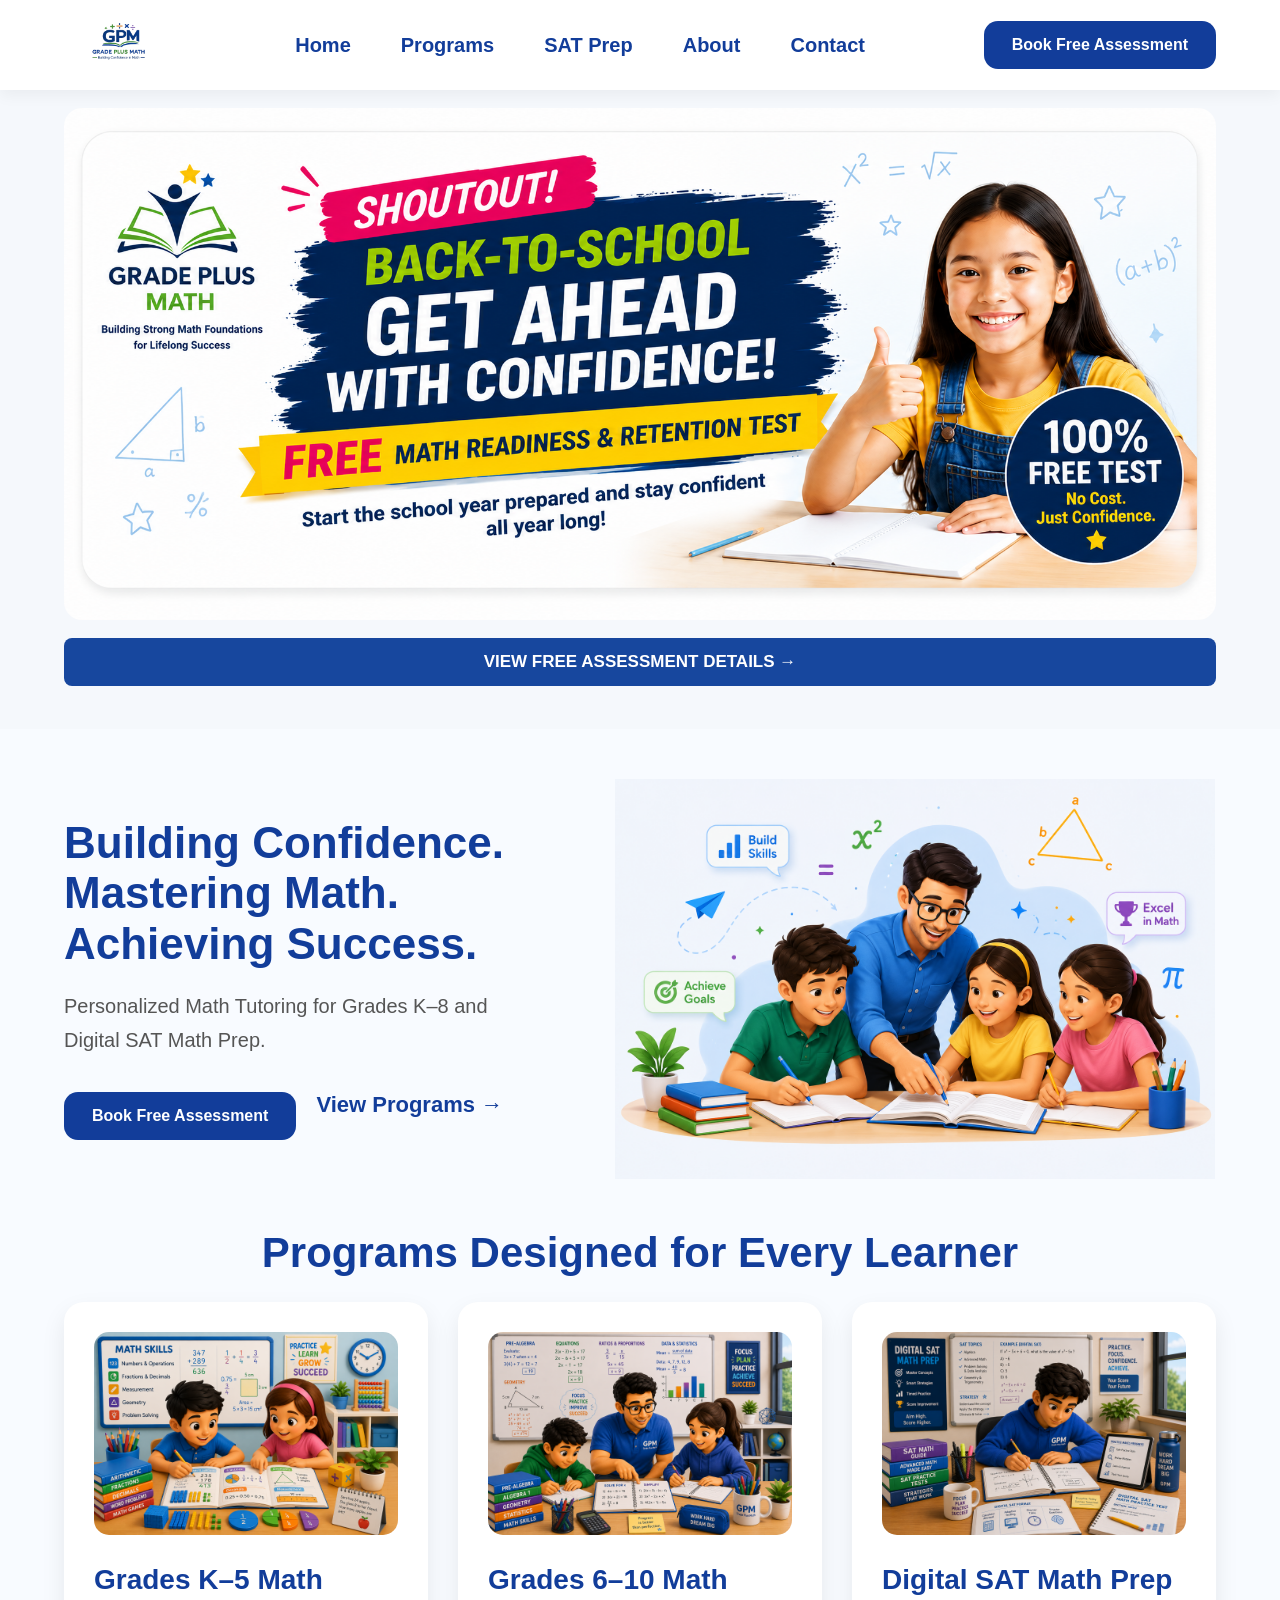
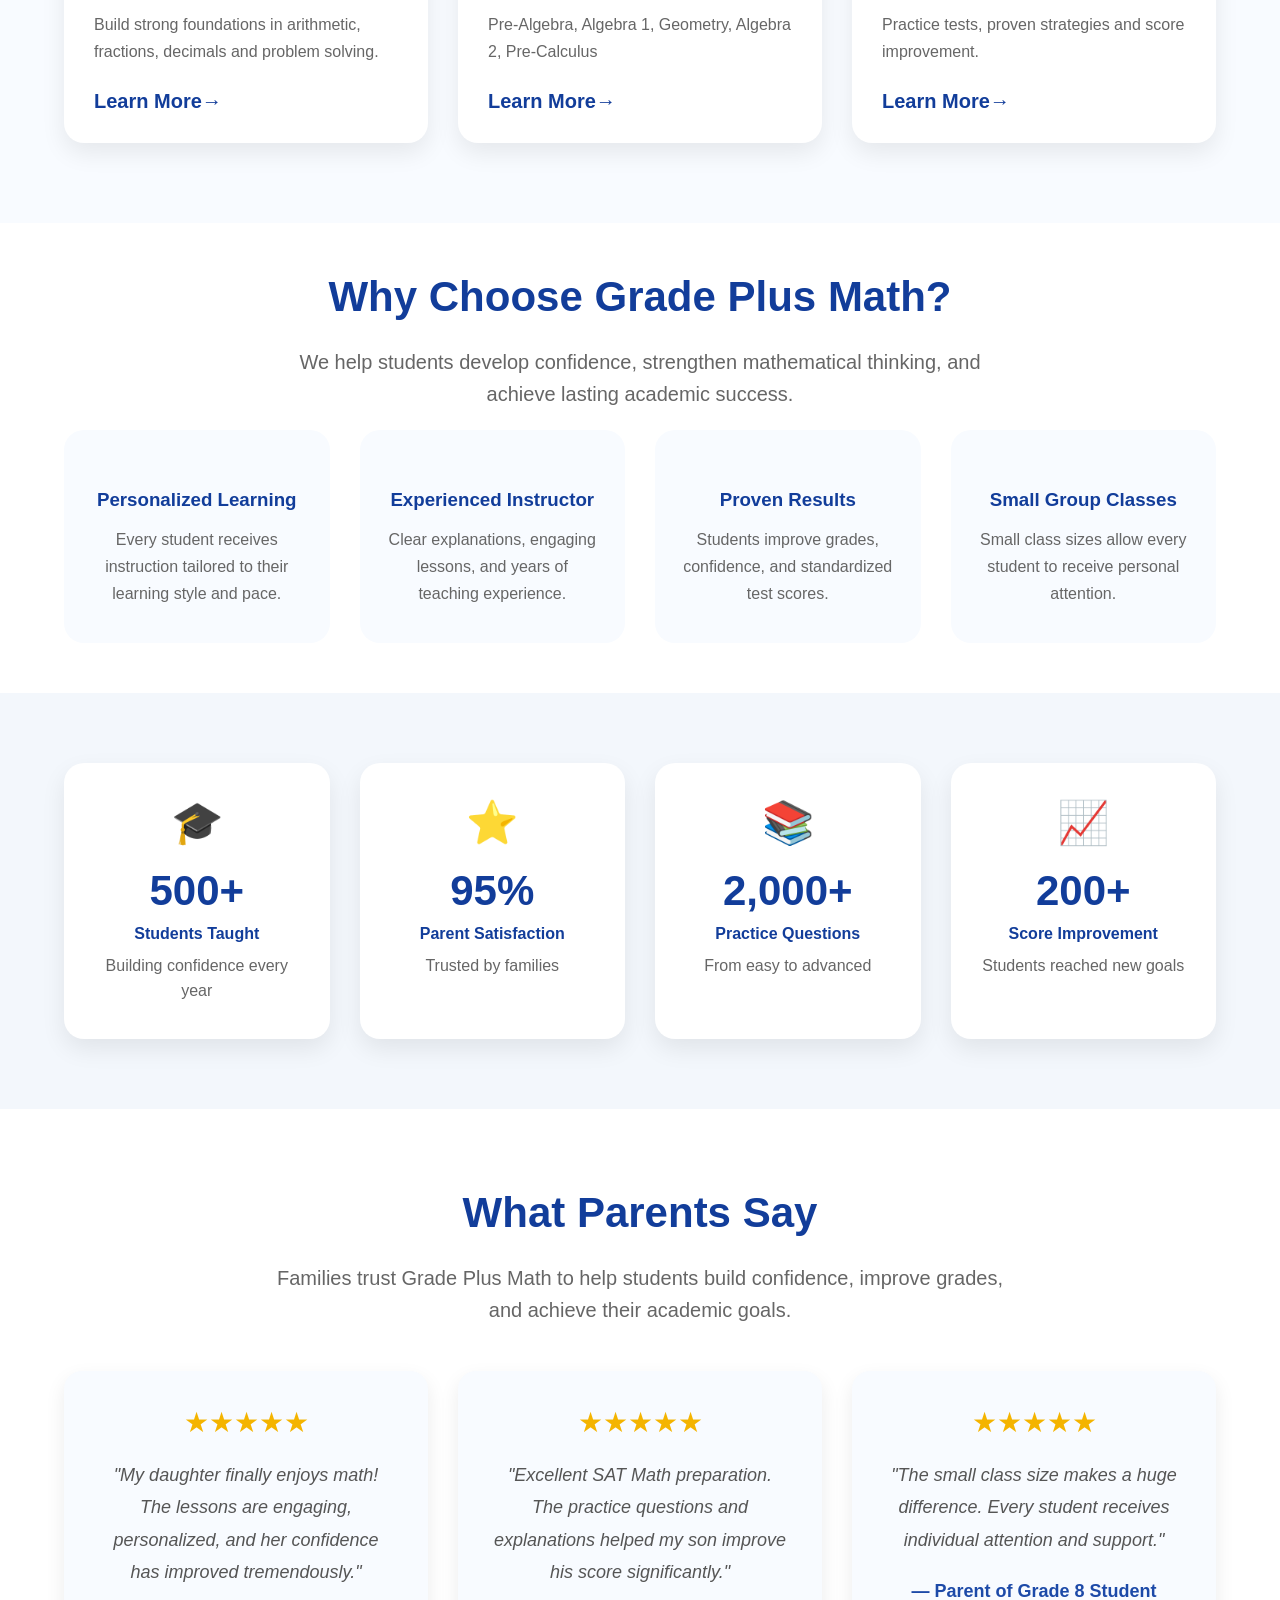
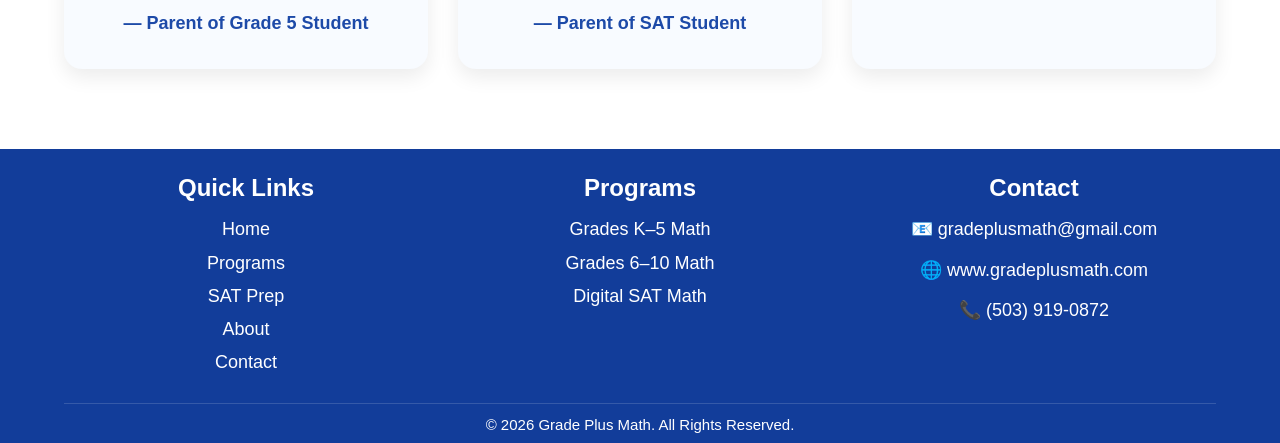
==== commit 2eddc7bc: "Add back-to-school assessment page" ====
--- a/index.html
+++ b/index.html
@@ -48,7 +48,27 @@
 
 </header>
     <!-- ===== HEADER END ===== -->
-
+    <!-- Back-to-School Free Assessment Banner -->
+    <section class="back-to-school-banner">
+
+        <a href="assessment.html"
+        aria-label="View Back-to-School Math Assessment">
+
+            <img
+                src="back-to-school-assessment.png"
+                alt="Free Back-to-School Math Readiness and Retention Test">
+
+        </a>
+
+        <div class="assessment-banner-button">
+
+            <a href="assessment.html">
+                VIEW FREE ASSESSMENT DETAILS →
+            </a>
+
+        </div>
+
+    </section>
 
     <!-- ===== HERO SECTION START ===== -->
    <section class="hero">
--- a/css/style.css
+++ b/css/style.css
@@ -1034,4 +1034,351 @@
     color:#1d4aa8;
     font-size:18px;
     font-weight:700;
+}
+
+/* =========================================
+   BACK-TO-SCHOOL FREE ASSESSMENT BANNER
+   ========================================= */
+
+.back-to-school-banner {
+    width: 100%;
+    padding: 18px 5%;
+    background: #f5f8fc;
+    box-sizing: border-box;
+}
+
+.back-to-school-banner a {
+    display: block;
+    width: 100%;
+    max-width: 1500px;
+    margin: 0 auto;
+    text-decoration: none;
+    cursor: pointer;
+}
+
+.back-to-school-banner img {
+    display: block;
+    width: 100%;
+    height: auto;
+    border-radius: 18px;
+    transition: transform 0.2s ease,
+                box-shadow 0.2s ease;
+}
+
+/* Hover effect on desktop */
+.back-to-school-banner a:hover img {
+    transform: scale(1.01);
+    box-shadow: 0 8px 25px rgba(0, 0, 0, 0.12);
+}
+
+/* =========================================
+   MOBILE
+   ========================================= */
+
+@media (max-width: 768px) {
+
+    .back-to-school-banner {
+        padding: 10px 15px;
+    }
+
+    .back-to-school-banner img {
+        border-radius: 12px;
+    }
+}
+.assessment-page {
+    width: 100%;
+    padding: 30px 20px;
+    background: #f5f8fc;
+    box-sizing: border-box;
+    text-align: center;
+}
+
+.assessment-flyer {
+    display: block;
+    width: 100%;
+    max-width: 1100px;
+    height: auto;
+    margin: 0 auto;
+    border-radius: 12px;
+    box-shadow: 0 5px 20px rgba(0, 0, 0, 0.12);
+}
+
+/* =====================================
+   ASSESSMENT PAGE
+===================================== */
+
+.assessment-hero {
+    background: #f5f8fc;
+    padding: 70px 20px;
+    text-align: center;
+}
+
+.assessment-hero h1 {
+    font-size: 48px;
+    color: #17479e;
+    margin-bottom: 10px;
+}
+
+.assessment-hero h1 span {
+    color: #3c9b3f;
+}
+
+.assessment-hero h2 {
+    font-size: 40px;
+    color: #d51b67;
+    margin: 10px 0 20px;
+}
+
+.assessment-hero p {
+    font-size: 24px;
+    color: #17315f;
+    margin-bottom: 30px;
+}
+
+.assessment-intro {
+    background: #ffc928;
+    text-align: center;
+    padding: 18px;
+}
+
+.assessment-intro h2 {
+    margin: 0;
+    color: #17315f;
+}
+
+
+/* WHO IS THIS FOR */
+
+.assessment-section {
+    padding: 60px 20px;
+    background: white;
+}
+
+.assessment-grid {
+    max-width: 1200px;
+    margin: auto;
+    display: grid;
+    grid-template-columns: 1fr 1fr;
+    gap: 35px;
+}
+
+.assessment-box {
+    padding: 30px;
+    border-radius: 15px;
+    box-shadow: 0 5px 20px rgba(0,0,0,.08);
+}
+
+.assessment-box h2 {
+    color: #17479e;
+}
+
+.assessment-box li {
+    margin: 18px 0;
+    line-height: 1.5;
+}
+
+.assessment-item {
+    border-bottom: 1px solid #ddd;
+    padding: 10px 0;
+}
+
+.assessment-item h3 {
+    color: #3c9b3f;
+}
+
+
+/* MATH LEVELS */
+
+.math-levels {
+    background: #f5f8fc;
+    padding: 60px 20px;
+    text-align: center;
+}
+
+.math-levels h2 {
+    background: #17315f;
+    color: white;
+    padding: 15px;
+    border-radius: 10px;
+}
+
+.level-grid {
+    display: grid;
+    grid-template-columns: repeat(4, 1fr);
+    gap: 20px;
+}
+
+.level-card {
+    background: white;
+    padding: 25px;
+    border-radius: 12px;
+    box-shadow: 0 4px 15px rgba(0,0,0,.08);
+}
+
+.level-card h3 {
+    color: #17479e;
+}
+
+
+/* TEST DETAILS */
+
+.test-details {
+    padding: 60px 20px;
+    text-align: center;
+}
+
+.details-grid {
+    max-width: 1000px;
+    margin: 30px auto;
+    display: grid;
+    grid-template-columns: repeat(4, 1fr);
+    gap: 20px;
+}
+
+.details-grid div {
+    background: #f5f8fc;
+    padding: 25px;
+    border-radius: 10px;
+}
+
+.details-grid strong {
+    color: #17479e;
+}
+
+
+/* BENEFITS */
+
+.benefits {
+    background: #fff7d9;
+    padding: 50px 20px;
+    text-align: center;
+}
+
+.benefit-grid {
+    max-width: 900px;
+    margin: 30px auto;
+    display: grid;
+    grid-template-columns: 1fr 1fr;
+    gap: 20px;
+}
+
+.benefit-grid div {
+    font-size: 18px;
+}
+
+
+/* CTA */
+
+.assessment-cta {
+    background: #d91b68;
+    color: white;
+    text-align: center;
+    padding: 50px 20px;
+}
+
+.assessment-cta h2 {
+    font-size: 36px;
+}
+
+.assessment-cta p {
+    font-size: 22px;
+}
+
+
+/* MOBILE */
+
+@media (max-width: 768px) {
+
+    .assessment-hero h1 {
+        font-size: 36px;
+    }
+
+    .assessment-hero h2 {
+        font-size: 30px;
+    }
+
+    .assessment-grid {
+        grid-template-columns: 1fr;
+    }
+
+    .level-grid {
+        grid-template-columns: 1fr 1fr;
+    }
+
+    .details-grid {
+        grid-template-columns: 1fr 1fr;
+    }
+
+    .benefit-grid {
+        grid-template-columns: 1fr;
+    }
+
+}
+
+@media (max-width: 500px) {
+
+    .level-grid,
+    .details-grid {
+        grid-template-columns: 1fr;
+    }
+
+}
+
+.assessment-banner-button {
+    text-align: center;
+    margin-top: 18px;
+    margin-bottom: 25px;
+}
+
+.assessment-banner-button a {
+    display: inline-block;
+    background: #17479e;
+    color: white;
+    padding: 14px 28px;
+    border-radius: 8px;
+    text-decoration: none;
+    font-size: 17px;
+    font-weight: 700;
+    transition: all 0.2s ease;
+}
+
+.assessment-banner-button a:hover {
+    background: #123b82;
+    transform: translateY(-2px);
+    box-shadow: 0 5px 12px rgba(0,0,0,0.15);
+}
+/* Register button under Start with Confidence */
+
+.hero-register-btn {
+    display: inline-block;
+
+    margin-top: 15px;
+
+    padding: 14px 28px;
+
+    background: white;
+
+    color: #e31865;
+
+    border-radius: 10px;
+
+    text-decoration: none;
+
+    font-size: 20px;
+
+    font-weight: 700;
+
+    box-shadow: 0 4px 12px rgba(0, 0, 0, 0.12);
+
+    transition: all 0.2s ease;
+}
+
+.hero-register-btn:hover {
+    background: #e31865;
+
+    color: white;
+
+    transform: translateY(-2px);
+
+    box-shadow: 0 6px 16px rgba(0, 0, 0, 0.18);
 }
